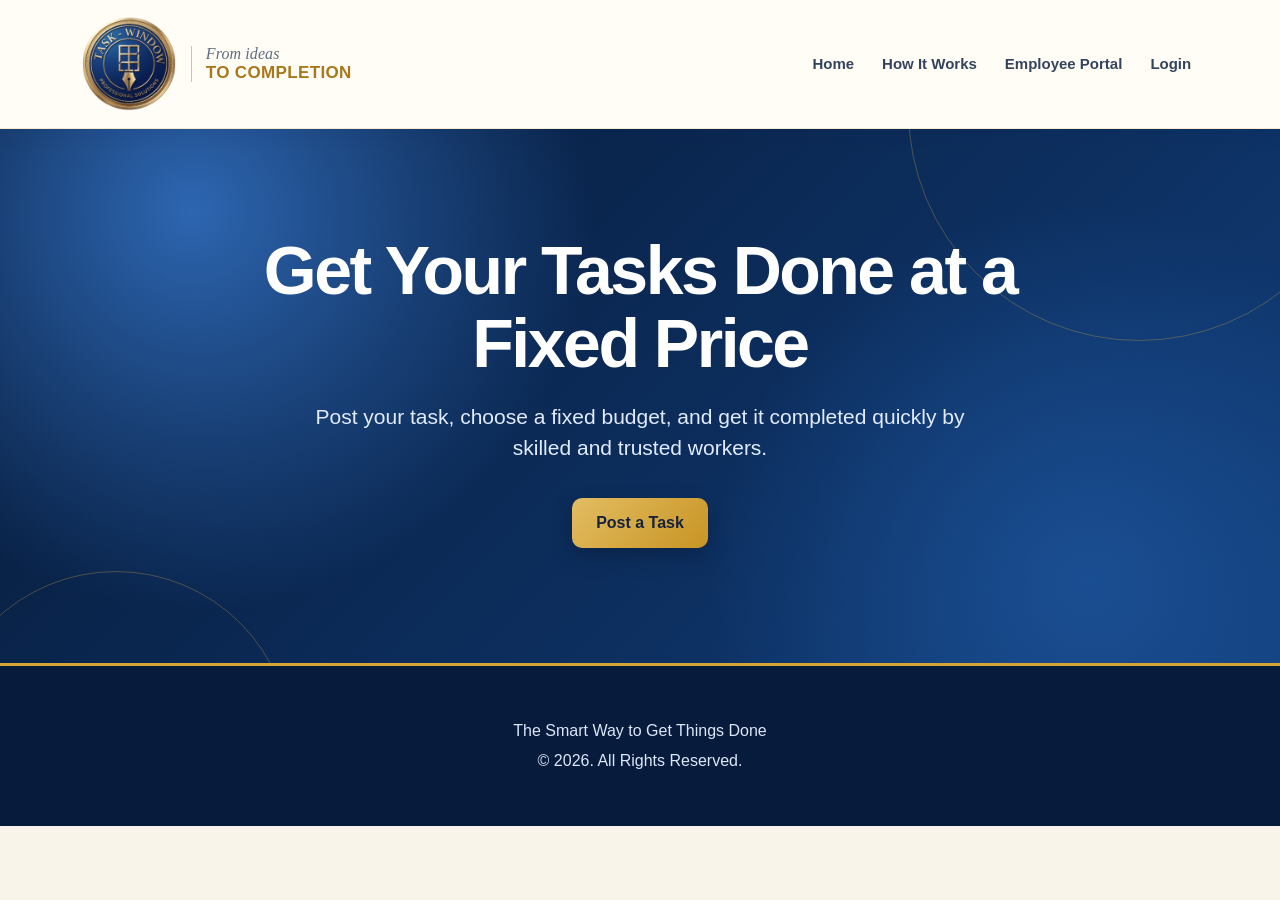
==== index.html @ c6e340f0 "Add Employee Portal to main website navigation" ====
<!DOCTYPE html>
<html lang="en">
<head>
    <meta charset="UTF-8"><meta name="viewport" content="width=device-width, initial-scale=1.0">
    <meta name="description" content="Task-Window - Post fixed-price tasks and find skilled workers.">
    <title>Task-Window | The Smart Way to Get Things Done</title>
    <link rel="stylesheet" href="style.css">
</head>
<body>
    <header>
        <a class="logo" href="index.html"><img src="assets/task-window-logo.png" alt="Task-Window logo"><span class="logo-tagline"><em>From ideas</em><strong>to completion</strong></span></a>
        <nav aria-label="Main navigation">
            <a href="index.html">Home</a>
            <a href="how-it-works.html">How It Works</a>
            <a href="employee/">Employee Portal</a>
            <a href="login.html">Login</a>
        </nav>
    </header>
    <main><section class="hero">
        <h1>Get Your Tasks Done at a Fixed Price</h1>
        <p>Post your task, choose a fixed budget, and get it completed quickly by skilled and trusted workers.</p>
        <div class="buttons"><a href="post-task-choice.html" class="primary">Post a Task</a></div>
    </section></main>
    <footer><p>The Smart Way to Get Things Done</p><p>© 2026. All Rights Reserved.</p></footer>
</body></html>
---- style.css ----
:root{
  --navy:#0b2450;
  --blue:#153f7a;
  --blue-light:#eaf2ff;
  --gold:#d5a638;
  --gold-light:#f8edc9;
  --ink:#162033;
  --muted:#65738a;
  --surface:#fffdf7;
  --page:#f8f4ea;
  --shadow:0 16px 40px rgba(14,42,88,.12);
}
*{margin:0;padding:0;box-sizing:border-box;font-family:Inter,Arial,Helvetica,sans-serif}
html{scroll-behavior:smooth}
body{background:var(--page);color:var(--ink);line-height:1.5}
header{
  min-height:124px;display:flex;justify-content:space-between;align-items:center;gap:28px;
  padding:12px clamp(22px,6vw,88px);background:rgba(255,253,247,.97);
  box-shadow:0 3px 22px rgba(11,36,80,.09);position:sticky;top:0;z-index:100;
  border-bottom:1px solid rgba(213,166,56,.22)
}
.logo{display:flex;align-items:center;gap:10px;text-decoration:none;color:var(--navy);font-size:25px;font-weight:800;letter-spacing:-.8px;white-space:nowrap;flex:0 0 auto}
.logo img{width:104px;height:104px;object-fit:contain;flex:0 0 auto}
.logo-tagline{display:flex;flex-direction:column;gap:1px;padding-left:14px;border-left:1px solid rgba(213,166,56,.7);letter-spacing:.1px;white-space:nowrap}
.logo-tagline em{font-family:Georgia,serif;font-size:16px;line-height:1.05;color:#5f6d80;font-weight:500}
.logo-tagline strong{font-size:17px;line-height:1.1;letter-spacing:.35px;color:#a87819;text-transform:uppercase}


nav{display:flex;align-items:center;justify-content:flex-end;flex-wrap:wrap;gap:4px}
nav a{color:#34445d;text-decoration:none;padding:9px 12px;border-radius:9px;font-size:15px;font-weight:700;transition:.2s ease}
nav a:hover{background:var(--blue-light);color:var(--blue)}
.hero{
  min-height:500px;display:flex;flex-direction:column;justify-content:center;text-align:center;
  padding:105px 24px 115px;color:white;position:relative;overflow:hidden;
  background:radial-gradient(circle at 15% 15%,#2d66b1 0,transparent 34%),radial-gradient(circle at 85% 85%,#1a4e92 0,transparent 32%),linear-gradient(135deg,#061937,#113d79)
}
.hero:before,.hero:after{content:"";position:absolute;border:1px solid rgba(213,166,56,.32);border-radius:50%;pointer-events:none}
.hero:before{width:460px;height:460px;top:-250px;right:-90px}.hero:after{width:350px;height:350px;bottom:-260px;left:-60px}
.hero h1{max-width:850px;margin:0 auto 20px;font-size:clamp(40px,5.4vw,68px);line-height:1.08;letter-spacing:-2.5px;position:relative}
.hero p{max-width:680px;margin:0 auto 34px;font-size:clamp(17px,2vw,21px);color:#e1ebff;position:relative}
.buttons{display:flex;justify-content:center;gap:13px;flex-wrap:wrap;position:relative}
.primary,.secondary{display:inline-flex;align-items:center;justify-content:center;min-height:50px;padding:0 24px;border-radius:10px;text-decoration:none;font-weight:800;transition:transform .2s,box-shadow .2s}
.primary{background:linear-gradient(135deg,#e3bd62,#c89424);color:#17233d;box-shadow:0 8px 22px rgba(0,0,0,.22)}
.secondary{background:rgba(255,255,255,.12);border:1px solid rgba(255,255,255,.52);color:#fff}
.primary:hover,.secondary:hover{transform:translateY(-3px);box-shadow:0 13px 24px rgba(0,0,0,.24)}
.services,.steps{padding:90px clamp(22px,7vw,110px)}
.services{background:var(--surface)}
.services h2,.steps h2{text-align:center;font-size:clamp(30px,4vw,44px);line-height:1.15;color:var(--navy);margin-bottom:44px;letter-spacing:-1.4px}
.grid{display:grid;grid-template-columns:repeat(auto-fit,minmax(210px,1fr));gap:18px;max-width:1250px;margin:auto}
.card{display:flex;align-items:center;justify-content:center;min-height:126px;padding:24px;border:1px solid #e4eaf3;border-radius:16px;background:#fffdf8;color:var(--ink);text-align:center;text-decoration:none;font-size:17px;font-weight:750;box-shadow:0 7px 19px rgba(12,37,79,.05);transition:.23s ease}
.card:hover{transform:translateY(-6px);border-color:rgba(213,166,56,.75);box-shadow:var(--shadow);color:var(--blue);background:linear-gradient(145deg,#fff,#fffaf0)}
.steps{background:linear-gradient(180deg,#f0f5fd,#e7effb)}
.step-box{display:grid;grid-template-columns:repeat(3,1fr);gap:22px;max-width:1200px;margin:auto}
.step{position:relative;background:#fffdf8;padding:34px 28px 30px;border-radius:18px;box-shadow:var(--shadow);border-top:4px solid var(--gold)}
.step h3{color:var(--navy);font-size:21px;margin-bottom:12px}.step p{color:var(--muted);font-size:16px}
footer{background:#071b3d;color:#dce7f7;text-align:center;padding:47px 20px;border-top:3px solid var(--gold)}
footer h3{font-size:26px;color:#fff;margin-bottom:6px}footer p{margin:6px 0}
@media(max-width:830px){header{padding:12px 22px;align-items:flex-start;flex-direction:column;gap:7px}nav{justify-content:flex-start;width:100%}.logo img{width:78px;height:78px}.logo-tagline{display:flex;flex-direction:column;gap:1px;padding-left:14px;border-left:1px solid rgba(213,166,56,.7);letter-spacing:.1px;white-space:nowrap}
.logo-tagline em{font-family:Georgia,serif;font-size:16px;line-height:1.05;color:#5f6d80;font-weight:500}
.logo-tagline strong{font-size:17px;line-height:1.1;letter-spacing:.35px;color:#a87819;text-transform:uppercase}
.logo{font-size:22px}.hero{min-height:440px;padding:82px 20px}.services,.steps{padding:64px 22px}.step-box{grid-template-columns:1fr}}
@media(max-width:480px){nav{display:grid;grid-template-columns:repeat(2,1fr);gap:3px}nav a{padding:8px 9px;font-size:14px;text-align:center}.hero h1{letter-spacing:-1.5px}.primary,.secondary{width:100%}.card{min-height:100px;font-size:16px}}
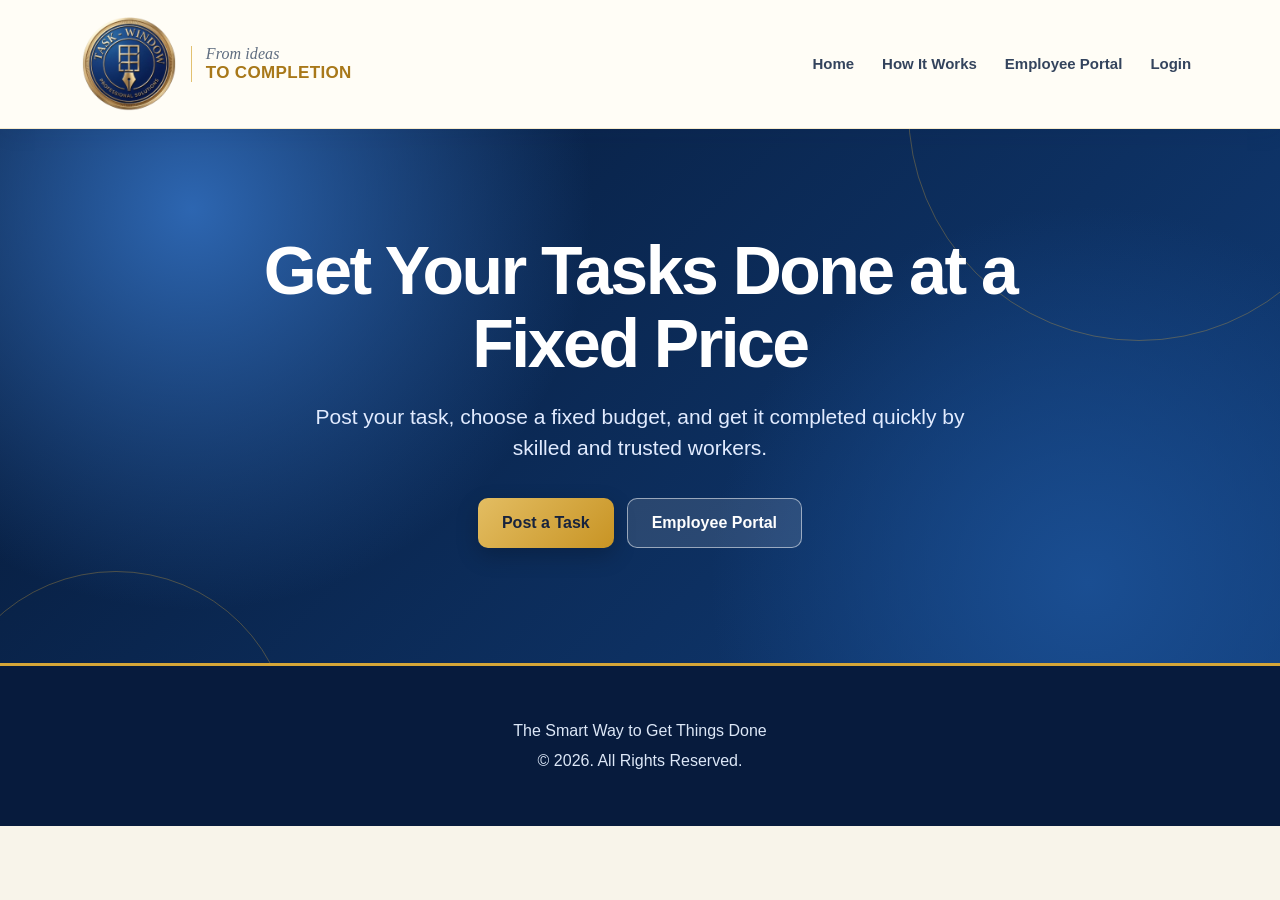
==== commit 82547d1e: "Make Employee Portal visible on homepage" ====
--- a/index.html
+++ b/index.html
@@ -19,7 +19,10 @@
     <main><section class="hero">
         <h1>Get Your Tasks Done at a Fixed Price</h1>
         <p>Post your task, choose a fixed budget, and get it completed quickly by skilled and trusted workers.</p>
-        <div class="buttons"><a href="post-task-choice.html" class="primary">Post a Task</a></div>
+        <div class="buttons">
+            <a href="post-task-choice.html" class="primary">Post a Task</a>
+            <a href="employee/" class="secondary">Employee Portal</a>
+        </div>
     </section></main>
     <footer><p>The Smart Way to Get Things Done</p><p>© 2026. All Rights Reserved.</p></footer>
 </body></html>
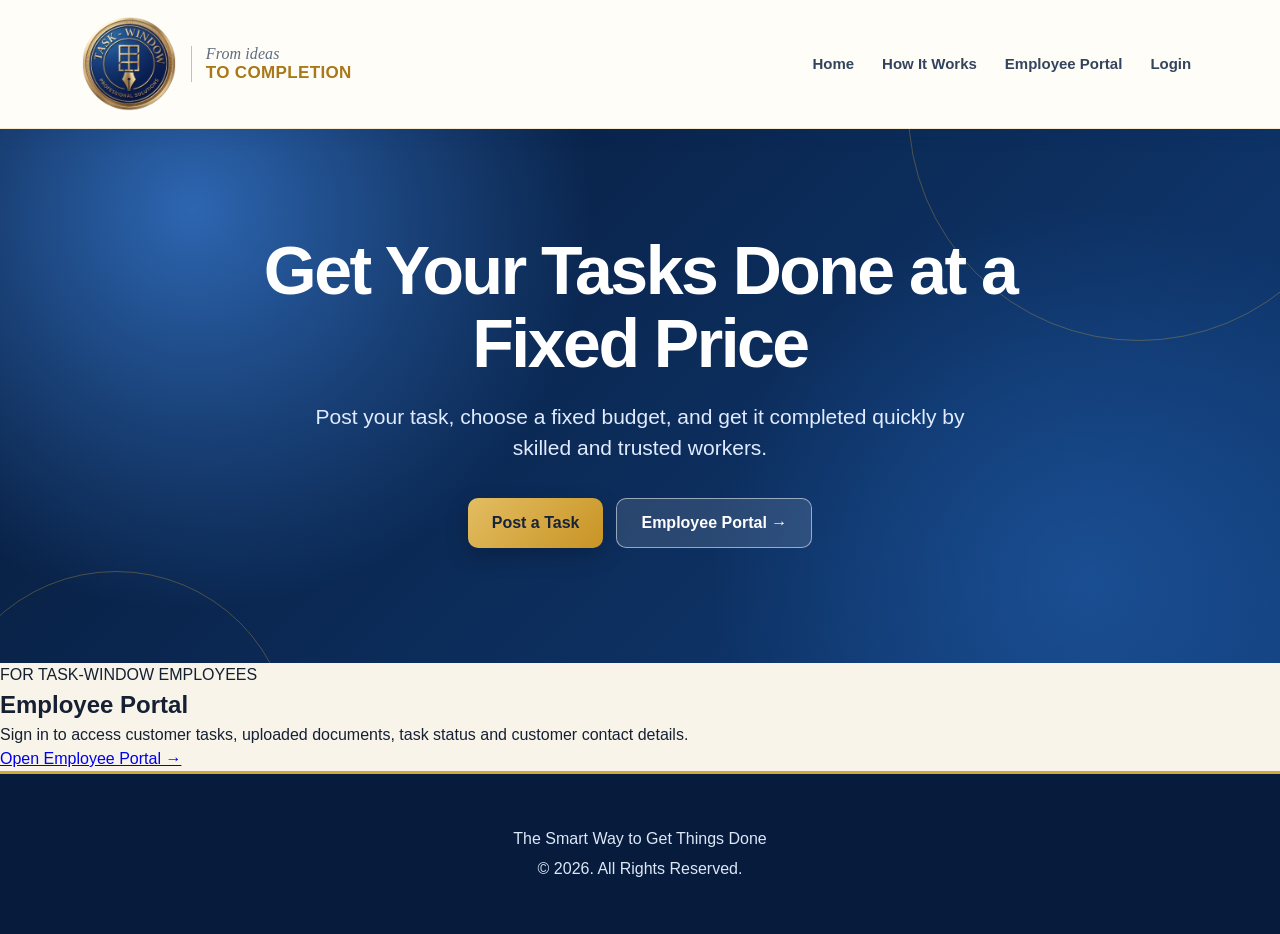
==== commit adef9787: "Make Employee Portal clearly visible on homepage" ====
--- a/index.html
+++ b/index.html
@@ -12,7 +12,7 @@
         <nav aria-label="Main navigation">
             <a href="index.html">Home</a>
             <a href="how-it-works.html">How It Works</a>
-            <a href="employee/">Employee Portal</a>
+            <a href="employee/" class="employee-nav">Employee Portal</a>
             <a href="login.html">Login</a>
         </nav>
     </header>
@@ -21,8 +21,17 @@
         <p>Post your task, choose a fixed budget, and get it completed quickly by skilled and trusted workers.</p>
         <div class="buttons">
             <a href="post-task-choice.html" class="primary">Post a Task</a>
-            <a href="employee/" class="secondary">Employee Portal</a>
+            <a href="employee/" class="secondary employee-cta">Employee Portal →</a>
         </div>
-    </section></main>
+    </section>
+    <section class="employee-section" aria-labelledby="employee-heading">
+        <div>
+            <span class="employee-label">FOR TASK-WINDOW EMPLOYEES</span>
+            <h2 id="employee-heading">Employee Portal</h2>
+            <p>Sign in to access customer tasks, uploaded documents, task status and customer contact details.</p>
+        </div>
+        <a href="employee/" class="employee-login">Open Employee Portal →</a>
+    </section>
+    </main>
     <footer><p>The Smart Way to Get Things Done</p><p>© 2026. All Rights Reserved.</p></footer>
 </body></html>
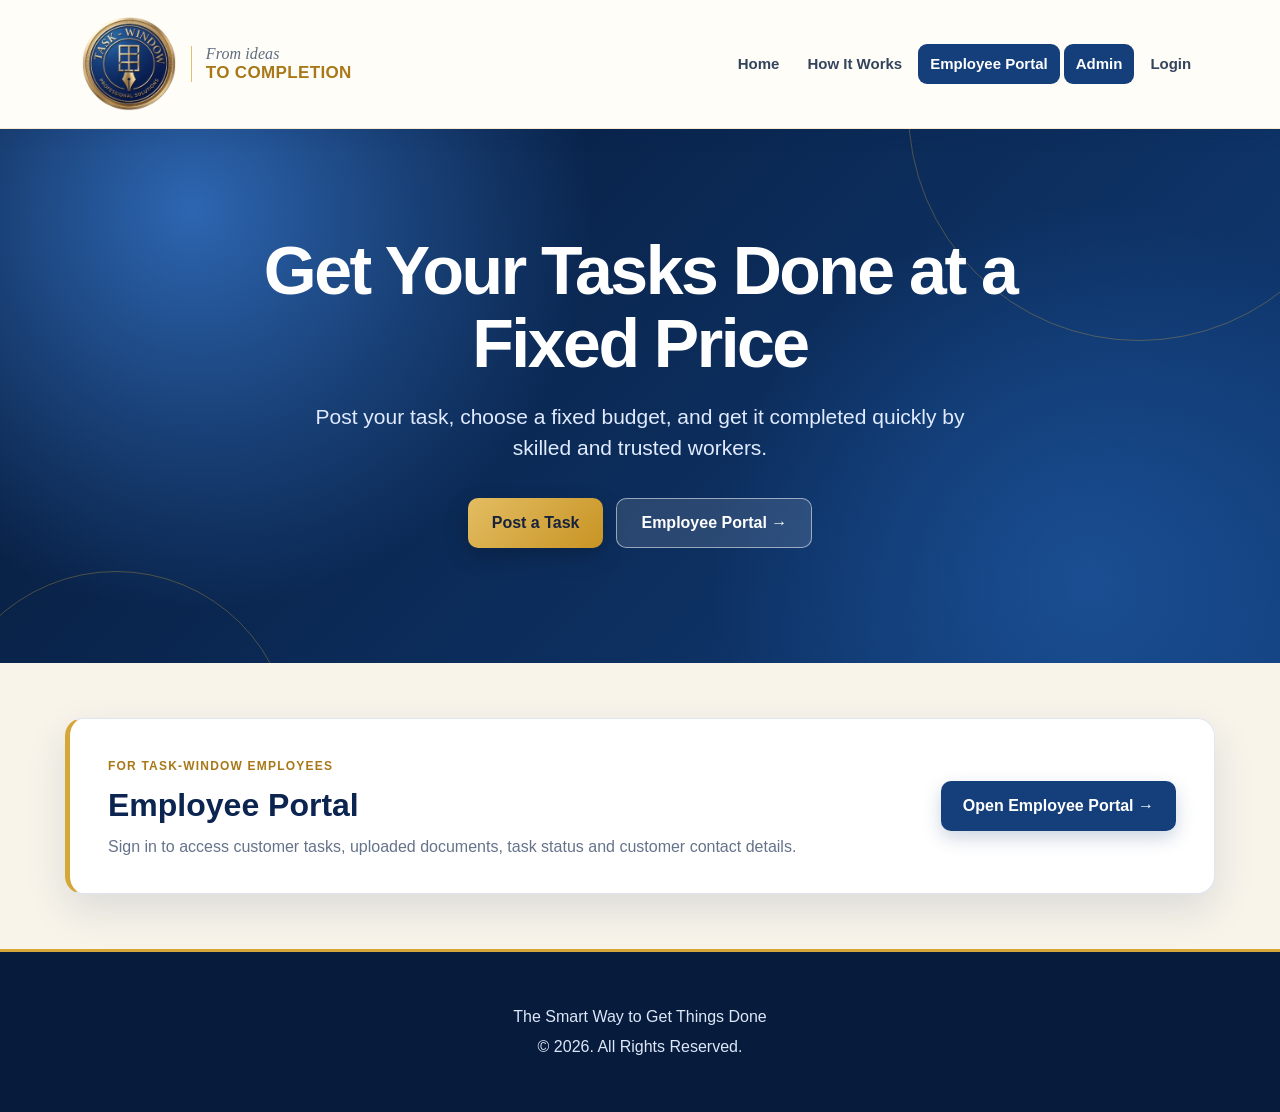
==== commit 9324ee62: "Add admin dashboard link" ====
--- a/index.html
+++ b/index.html
@@ -13,6 +13,7 @@
             <a href="index.html">Home</a>
             <a href="how-it-works.html">How It Works</a>
             <a href="employee/" class="employee-nav">Employee Portal</a>
+            <a href="admin/" class="employee-nav">Admin</a>
             <a href="login.html">Login</a>
         </nav>
     </header>
--- a/style.css
+++ b/style.css
@@ -24,11 +24,11 @@
 .logo-tagline{display:flex;flex-direction:column;gap:1px;padding-left:14px;border-left:1px solid rgba(213,166,56,.7);letter-spacing:.1px;white-space:nowrap}
 .logo-tagline em{font-family:Georgia,serif;font-size:16px;line-height:1.05;color:#5f6d80;font-weight:500}
 .logo-tagline strong{font-size:17px;line-height:1.1;letter-spacing:.35px;color:#a87819;text-transform:uppercase}
-
-
 nav{display:flex;align-items:center;justify-content:flex-end;flex-wrap:wrap;gap:4px}
 nav a{color:#34445d;text-decoration:none;padding:9px 12px;border-radius:9px;font-size:15px;font-weight:700;transition:.2s ease}
 nav a:hover{background:var(--blue-light);color:var(--blue)}
+nav .employee-nav{background:var(--blue);color:#fff}
+nav .employee-nav:hover{background:#0b2450;color:#fff}
 .hero{
   min-height:500px;display:flex;flex-direction:column;justify-content:center;text-align:center;
   padding:105px 24px 115px;color:white;position:relative;overflow:hidden;
@@ -43,6 +43,13 @@
 .primary{background:linear-gradient(135deg,#e3bd62,#c89424);color:#17233d;box-shadow:0 8px 22px rgba(0,0,0,.22)}
 .secondary{background:rgba(255,255,255,.12);border:1px solid rgba(255,255,255,.52);color:#fff}
 .primary:hover,.secondary:hover{transform:translateY(-3px);box-shadow:0 13px 24px rgba(0,0,0,.24)}
+.employee-cta{font-size:16px}
+.employee-section{max-width:1150px;margin:55px auto;padding:34px 38px;display:flex;align-items:center;justify-content:space-between;gap:28px;background:#fff;border:1px solid #dfe6f1;border-left:5px solid var(--gold);border-radius:18px;box-shadow:var(--shadow)}
+.employee-label{display:inline-block;margin-bottom:6px;font-size:12px;font-weight:800;letter-spacing:1.2px;color:#a87819}
+.employee-section h2{font-size:32px;color:var(--navy);margin-bottom:6px}
+.employee-section p{color:var(--muted);max-width:690px;font-size:16px}
+.employee-login{display:inline-flex;align-items:center;justify-content:center;white-space:nowrap;min-height:50px;padding:0 22px;border-radius:10px;background:var(--blue);color:#fff;text-decoration:none;font-weight:800;box-shadow:0 7px 18px rgba(21,63,122,.22)}
+.employee-login:hover{background:var(--navy);transform:translateY(-2px)}
 .services,.steps{padding:90px clamp(22px,7vw,110px)}
 .services{background:var(--surface)}
 .services h2,.steps h2{text-align:center;font-size:clamp(30px,4vw,44px);line-height:1.15;color:var(--navy);margin-bottom:44px;letter-spacing:-1.4px}
@@ -55,8 +62,5 @@
 .step h3{color:var(--navy);font-size:21px;margin-bottom:12px}.step p{color:var(--muted);font-size:16px}
 footer{background:#071b3d;color:#dce7f7;text-align:center;padding:47px 20px;border-top:3px solid var(--gold)}
 footer h3{font-size:26px;color:#fff;margin-bottom:6px}footer p{margin:6px 0}
-@media(max-width:830px){header{padding:12px 22px;align-items:flex-start;flex-direction:column;gap:7px}nav{justify-content:flex-start;width:100%}.logo img{width:78px;height:78px}.logo-tagline{display:flex;flex-direction:column;gap:1px;padding-left:14px;border-left:1px solid rgba(213,166,56,.7);letter-spacing:.1px;white-space:nowrap}
-.logo-tagline em{font-family:Georgia,serif;font-size:16px;line-height:1.05;color:#5f6d80;font-weight:500}
-.logo-tagline strong{font-size:17px;line-height:1.1;letter-spacing:.35px;color:#a87819;text-transform:uppercase}
-.logo{font-size:22px}.hero{min-height:440px;padding:82px 20px}.services,.steps{padding:64px 22px}.step-box{grid-template-columns:1fr}}
-@media(max-width:480px){nav{display:grid;grid-template-columns:repeat(2,1fr);gap:3px}nav a{padding:8px 9px;font-size:14px;text-align:center}.hero h1{letter-spacing:-1.5px}.primary,.secondary{width:100%}.card{min-height:100px;font-size:16px}}
+@media(max-width:830px){header{padding:12px 22px;align-items:flex-start;flex-direction:column;gap:7px}nav{justify-content:flex-start;width:100%}.logo img{width:78px;height:78px}.logo-tagline{display:flex;flex-direction:column;gap:1px;padding-left:14px;border-left:1px solid rgba(213,166,56,.7);letter-spacing:.1px;white-space:nowrap}.logo-tagline em{font-family:Georgia,serif;font-size:16px;line-height:1.05;color:#5f6d80;font-weight:500}.logo-tagline strong{font-size:17px;line-height:1.1;letter-spacing:.35px;color:#a87819;text-transform:uppercase}.logo{font-size:22px}.hero{min-height:440px;padding:82px 20px}.services,.steps{padding:64px 22px}.step-box{grid-template-columns:1fr}.employee-section{margin:35px 22px;padding:28px 24px;align-items:flex-start;flex-direction:column}.employee-login{width:100%}}
+@media(max-width:480px){nav{display:grid;grid-template-columns:repeat(2,1fr);gap:3px}nav a{padding:8px 9px;font-size:14px;text-align:center}.hero h1{letter-spacing:-1.5px}.primary,.secondary{width:100%}.card{min-height:100px;font-size:16px}.employee-section h2{font-size:27px}}
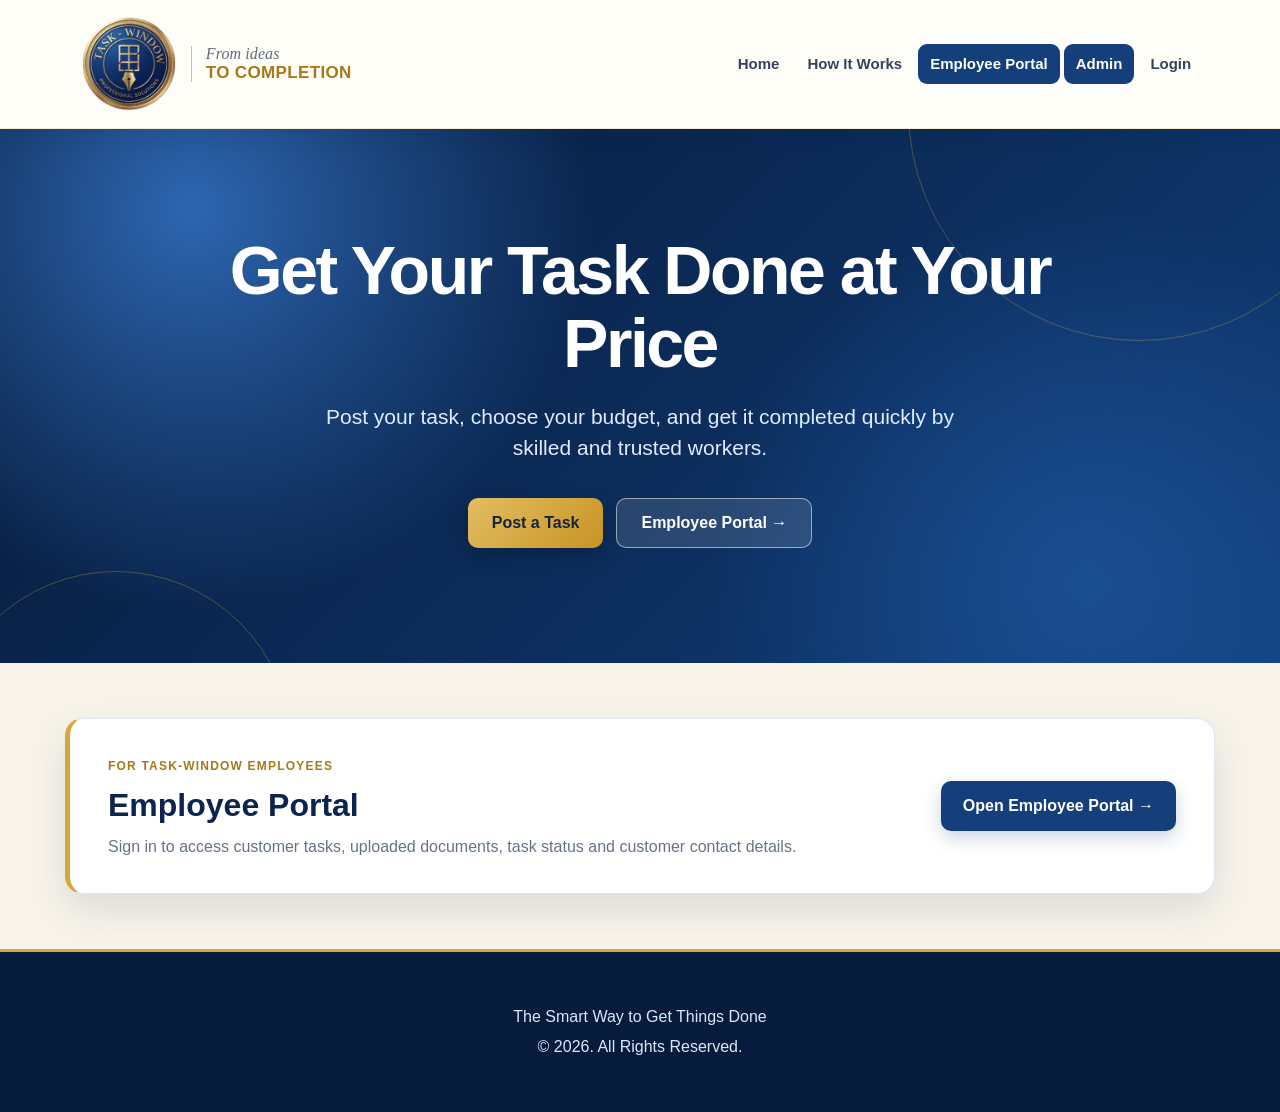
==== commit 562ad3a7: "Update homepage tagline to customer-defined pricing" ====
--- a/index.html
+++ b/index.html
@@ -18,8 +18,8 @@
         </nav>
     </header>
     <main><section class="hero">
-        <h1>Get Your Tasks Done at a Fixed Price</h1>
-        <p>Post your task, choose a fixed budget, and get it completed quickly by skilled and trusted workers.</p>
+        <h1>Get Your Task Done at Your Price</h1>
+        <p>Post your task, choose your budget, and get it completed quickly by skilled and trusted workers.</p>
         <div class="buttons">
             <a href="post-task-choice.html" class="primary">Post a Task</a>
             <a href="employee/" class="secondary employee-cta">Employee Portal →</a>
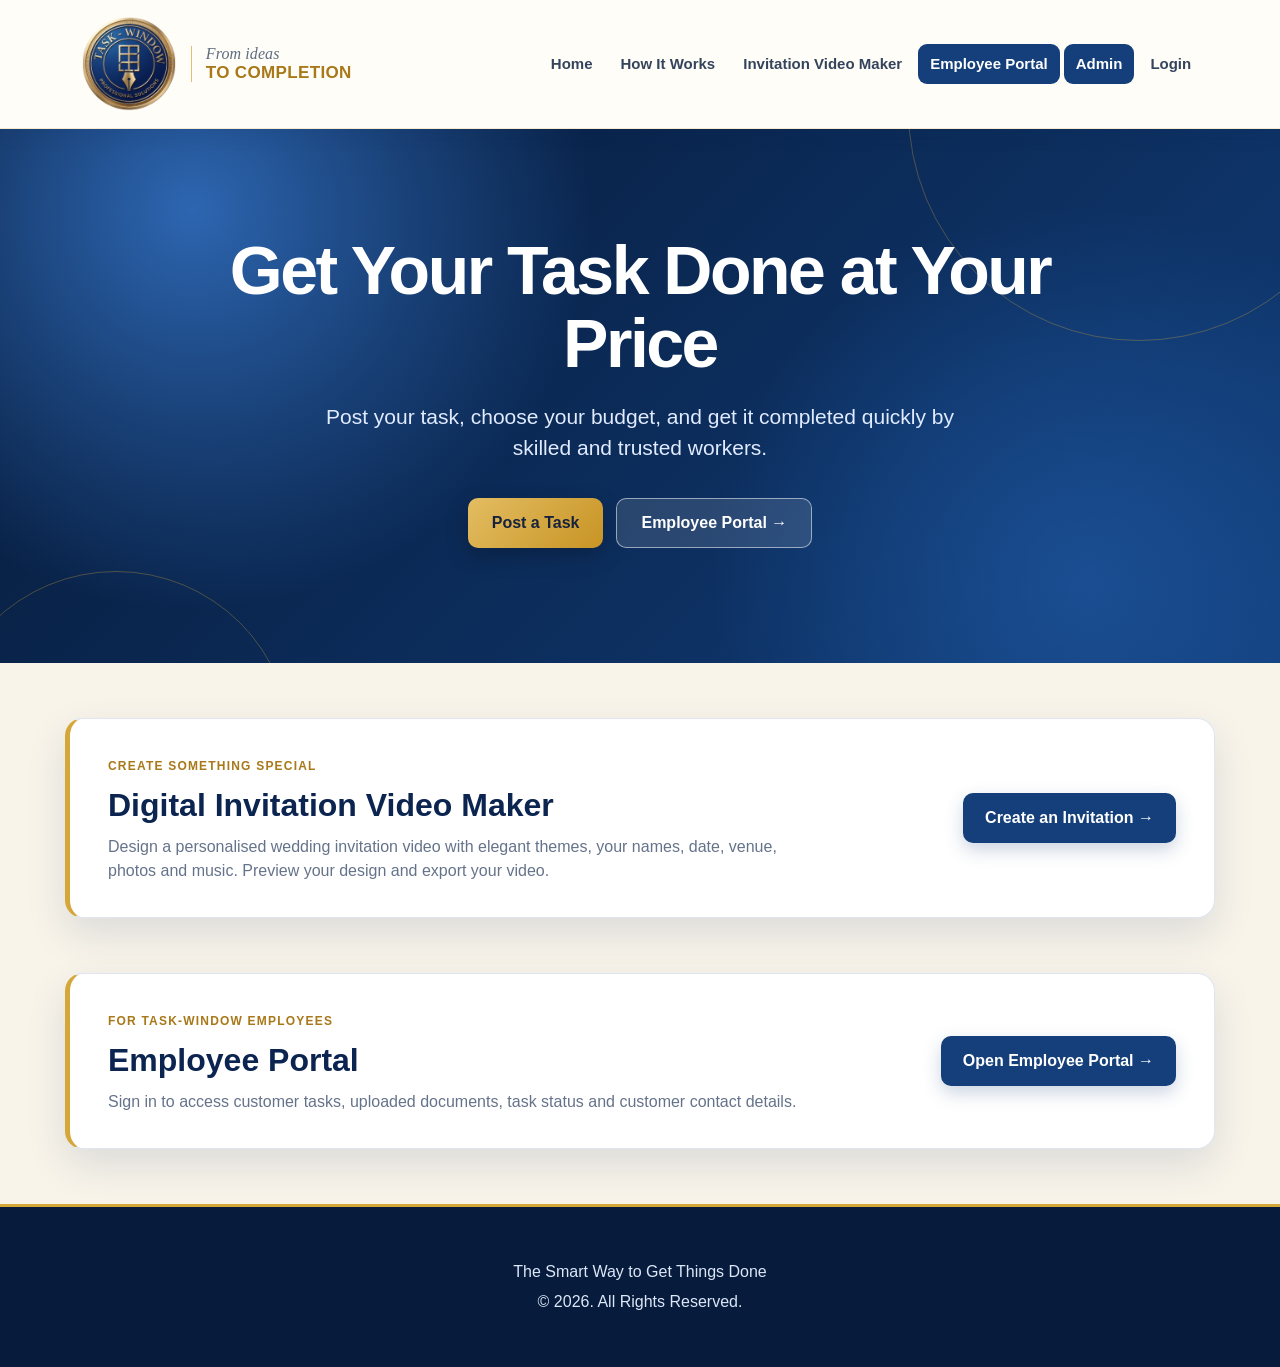
==== commit 0e2bdccd: "Add invitation video maker to home page" ====
--- a/index.html
+++ b/index.html
@@ -2,7 +2,7 @@
 <html lang="en">
 <head>
     <meta charset="UTF-8"><meta name="viewport" content="width=device-width, initial-scale=1.0">
-    <meta name="description" content="Task-Window - Post fixed-price tasks and find skilled workers.">
+    <meta name="description" content="Task-Window - Post fixed-price tasks, find skilled workers, and create digital invitation videos.">
     <title>Task-Window | The Smart Way to Get Things Done</title>
     <link rel="stylesheet" href="style.css">
 </head>
@@ -12,6 +12,7 @@
         <nav aria-label="Main navigation">
             <a href="index.html">Home</a>
             <a href="how-it-works.html">How It Works</a>
+            <a href="invitation-video-maker.html">Invitation Video Maker</a>
             <a href="employee/" class="employee-nav">Employee Portal</a>
             <a href="admin/" class="employee-nav">Admin</a>
             <a href="login.html">Login</a>
@@ -27,6 +28,14 @@
     </section>
     <section class="employee-section" aria-labelledby="employee-heading">
         <div>
+            <span class="employee-label">CREATE SOMETHING SPECIAL</span>
+            <h2>Digital Invitation Video Maker</h2>
+            <p>Design a personalised wedding invitation video with elegant themes, your names, date, venue, photos and music. Preview your design and export your video.</p>
+        </div>
+        <a href="invitation-video-maker.html" class="employee-login">Create an Invitation →</a>
+    </section>
+    <section class="employee-section" aria-labelledby="employee-heading">
+        <div>
             <span class="employee-label">FOR TASK-WINDOW EMPLOYEES</span>
             <h2 id="employee-heading">Employee Portal</h2>
             <p>Sign in to access customer tasks, uploaded documents, task status and customer contact details.</p>
@@ -35,4 +44,4 @@
     </section>
     </main>
     <footer><p>The Smart Way to Get Things Done</p><p>© 2026. All Rights Reserved.</p></footer>
-</body></html>
+</body></html>
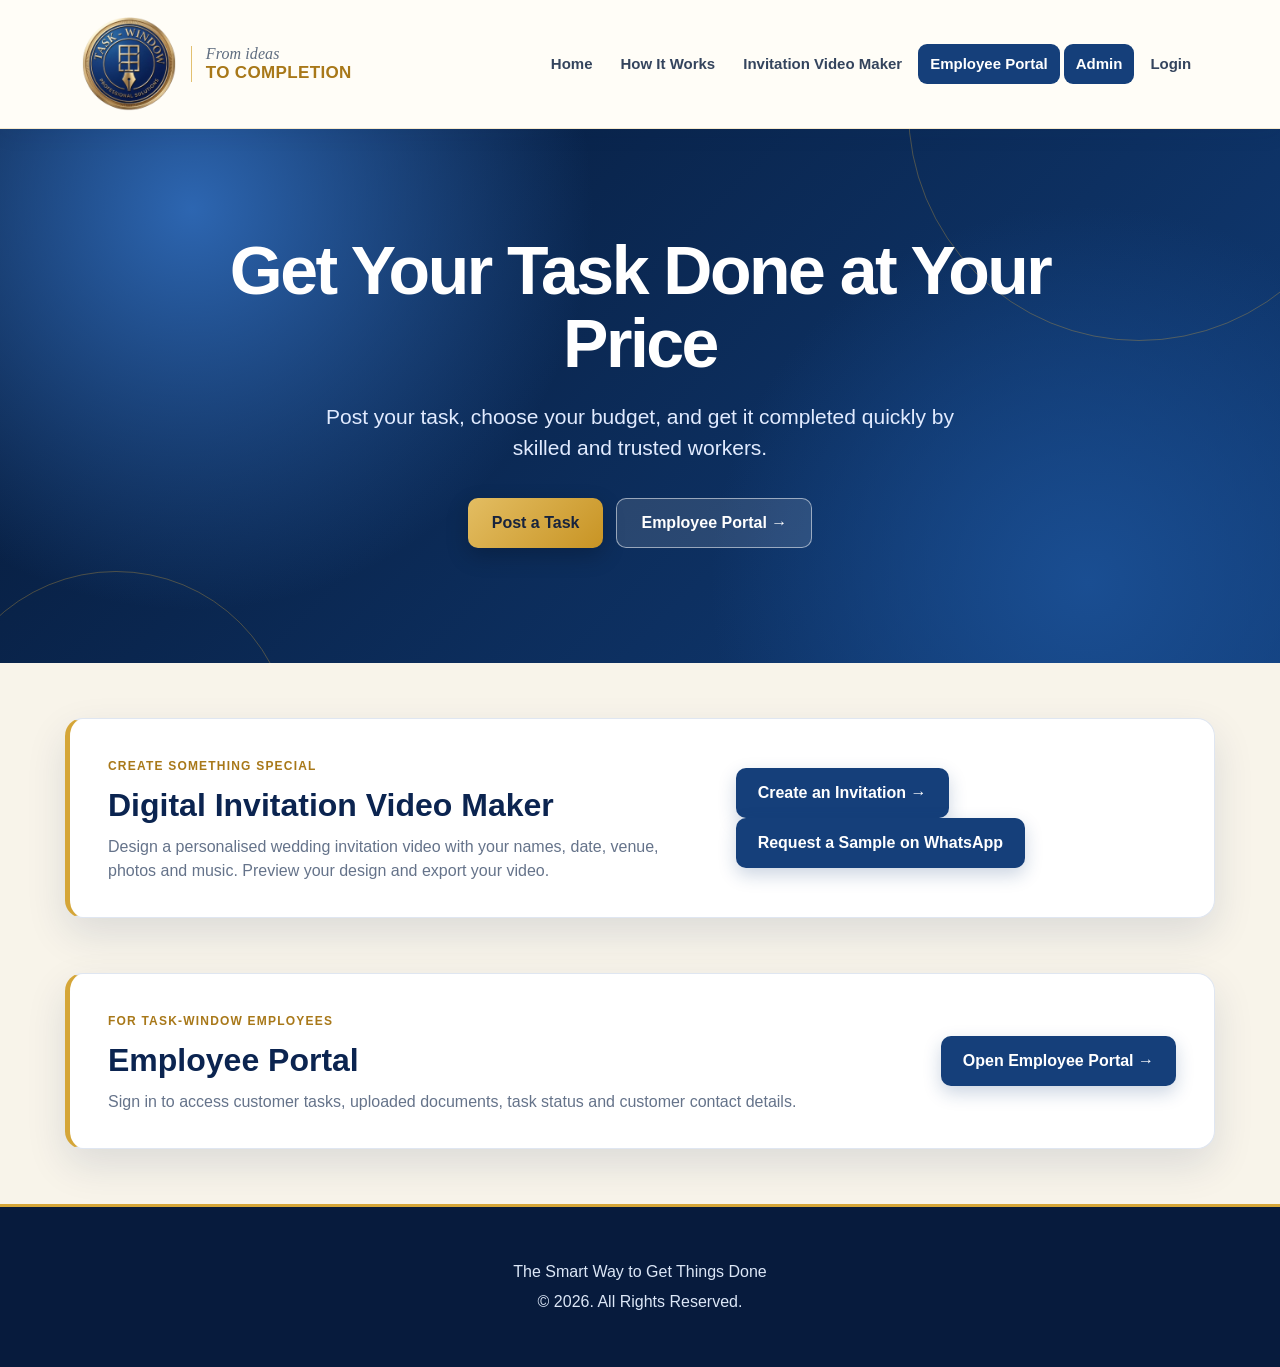
==== commit 046093f7: "Add WhatsApp sample request link to invitation video section" ====
--- a/index.html
+++ b/index.html
@@ -30,9 +30,12 @@
         <div>
             <span class="employee-label">CREATE SOMETHING SPECIAL</span>
             <h2>Digital Invitation Video Maker</h2>
-            <p>Design a personalised wedding invitation video with elegant themes, your names, date, venue, photos and music. Preview your design and export your video.</p>
+            <p>Design a personalised wedding invitation video with your names, date, venue, photos and music. Preview your design and export your video.</p>
         </div>
-        <a href="invitation-video-maker.html" class="employee-login">Create an Invitation →</a>
+        <div class="invitation-actions">
+            <a href="invitation-video-maker.html" class="employee-login">Create an Invitation →</a>
+            <a href="https://wa.me/919439206408?text=Hello%2C%20I%20would%20like%20to%20request%20a%20sample%20invitation%20video." class="employee-login whatsapp-request" target="_blank" rel="noopener">Request a Sample on WhatsApp</a>
+        </div>
     </section>
     <section class="employee-section" aria-labelledby="employee-heading">
         <div>
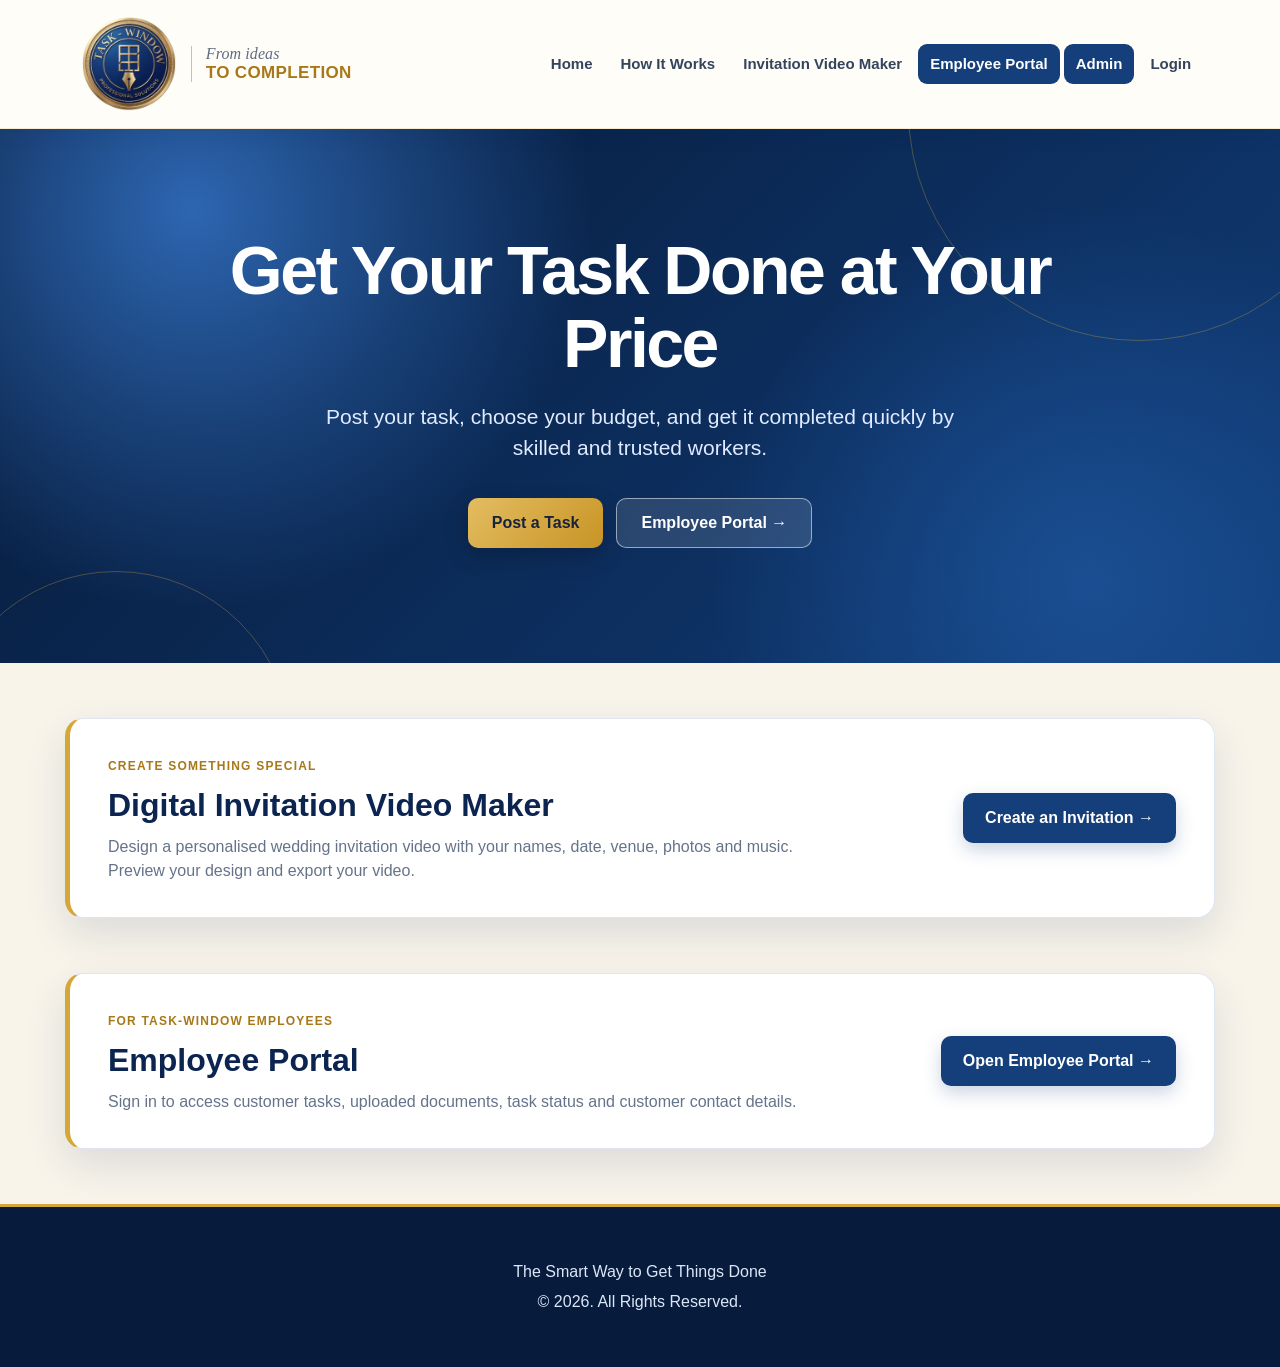
==== commit 6f567156: "Remove WhatsApp sample button from homepage" ====
--- a/index.html
+++ b/index.html
@@ -34,7 +34,6 @@
         </div>
         <div class="invitation-actions">
             <a href="invitation-video-maker.html" class="employee-login">Create an Invitation →</a>
-            <a href="https://wa.me/919439206408?text=Hello%2C%20I%20would%20like%20to%20request%20a%20sample%20invitation%20video." class="employee-login whatsapp-request" target="_blank" rel="noopener">Request a Sample on WhatsApp</a>
         </div>
     </section>
     <section class="employee-section" aria-labelledby="employee-heading">
--- a/style.css
+++ b/style.css
@@ -64,3 +64,10 @@
 footer h3{font-size:26px;color:#fff;margin-bottom:6px}footer p{margin:6px 0}
 @media(max-width:830px){header{padding:12px 22px;align-items:flex-start;flex-direction:column;gap:7px}nav{justify-content:flex-start;width:100%}.logo img{width:78px;height:78px}.logo-tagline{display:flex;flex-direction:column;gap:1px;padding-left:14px;border-left:1px solid rgba(213,166,56,.7);letter-spacing:.1px;white-space:nowrap}.logo-tagline em{font-family:Georgia,serif;font-size:16px;line-height:1.05;color:#5f6d80;font-weight:500}.logo-tagline strong{font-size:17px;line-height:1.1;letter-spacing:.35px;color:#a87819;text-transform:uppercase}.logo{font-size:22px}.hero{min-height:440px;padding:82px 20px}.services,.steps{padding:64px 22px}.step-box{grid-template-columns:1fr}.employee-section{margin:35px 22px;padding:28px 24px;align-items:flex-start;flex-direction:column}.employee-login{width:100%}}
 @media(max-width:480px){nav{display:grid;grid-template-columns:repeat(2,1fr);gap:3px}nav a{padding:8px 9px;font-size:14px;text-align:center}.hero h1{letter-spacing:-1.5px}.primary,.secondary{width:100%}.card{min-height:100px;font-size:16px}.employee-section h2{font-size:27px}}
+
+/* Invitation video actions */
+.invitation-actions{display:flex;align-items:center;gap:12px;flex-wrap:wrap}
+.invitation-actions .employee-login{white-space:normal;text-align:center}
+.whatsapp-request{background:#16834a;box-shadow:0 7px 18px rgba(22,131,74,.2)}
+.whatsapp-request:hover{background:#10683a}
+@media(max-width:830px){.invitation-actions{width:100%;flex-direction:column;align-items:stretch}.invitation-actions .employee-login{width:100%}}
